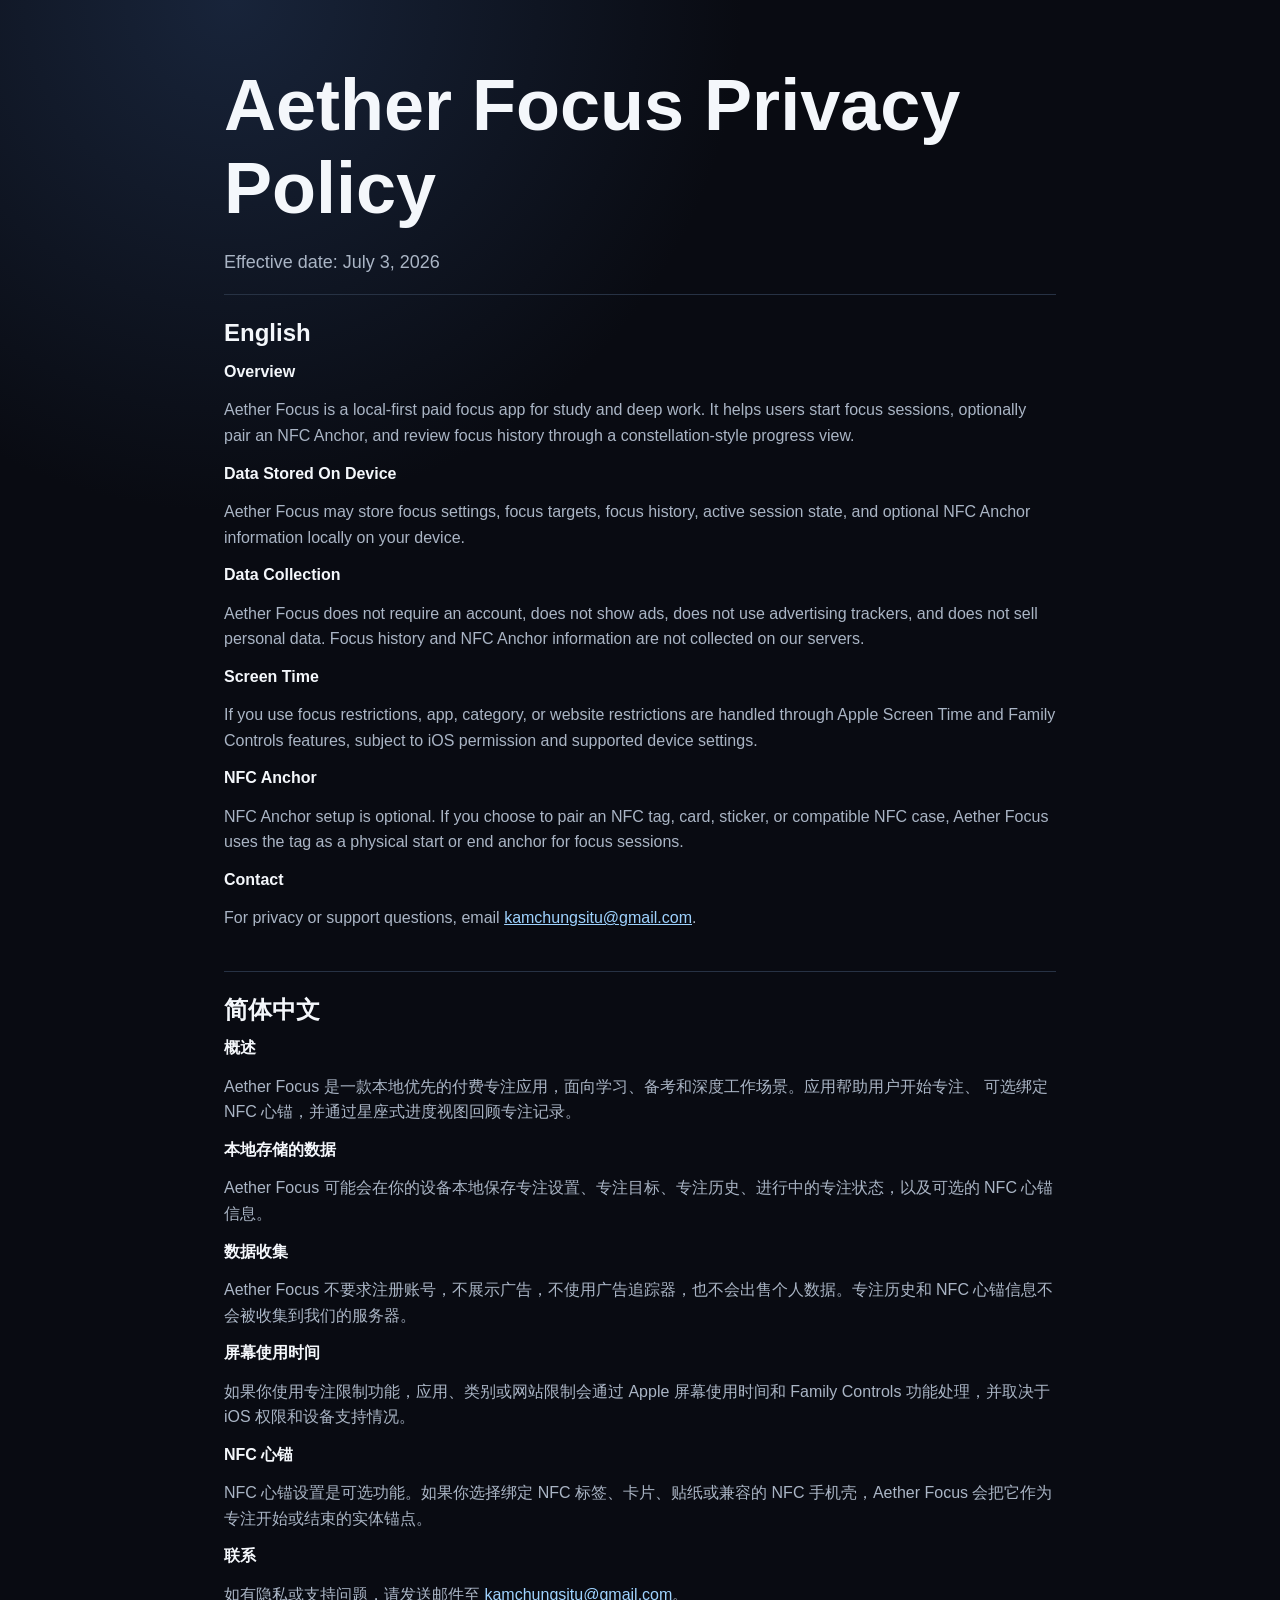
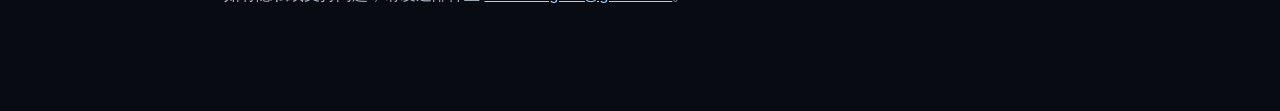
==== privacy.html @ 2ab1a330 "Add Aether Focus App Store pages" ====
<!doctype html>
<html lang="en">
  <head>
    <meta charset="utf-8">
    <meta name="viewport" content="width=device-width, initial-scale=1">
    <title>Aether Focus Privacy Policy</title>
    <style>
      :root {
        color-scheme: dark;
        --bg: #090b12;
        --text: #f4f7fb;
        --muted: #aab5c5;
        --line: #273244;
        --accent: #9fd3ff;
      }

      * {
        box-sizing: border-box;
      }

      body {
        margin: 0;
        background: radial-gradient(circle at 18% 0%, #18243a 0, transparent 32rem), var(--bg);
        color: var(--text);
        font-family: -apple-system, BlinkMacSystemFont, "Segoe UI", sans-serif;
        line-height: 1.6;
      }

      main {
        width: min(52rem, calc(100% - 2rem));
        margin: 0 auto;
        padding: 4rem 0;
      }

      section {
        border-top: 1px solid var(--line);
        padding: 1.5rem 0;
      }

      h1,
      h2,
      h3 {
        line-height: 1.15;
      }

      h1 {
        margin: 0 0 1rem;
        font-size: clamp(2.25rem, 8vw, 4.5rem);
      }

      h2 {
        margin: 0 0 1rem;
        font-size: 1.5rem;
      }

      h3 {
        margin: 1rem 0 0.35rem;
        font-size: 1rem;
      }

      p,
      li {
        color: var(--muted);
      }

      a {
        color: var(--accent);
      }

      .lead {
        max-width: 42rem;
        font-size: 1.125rem;
      }
    </style>
  </head>
  <body>
    <main>
      <h1>Aether Focus Privacy Policy</h1>
      <p class="lead">Effective date: July 3, 2026</p>

      <section>
        <h2>English</h2>

        <h3>Overview</h3>
        <p>
          Aether Focus is a local-first paid focus app for study and deep work. It helps users
          start focus sessions, optionally pair an NFC Anchor, and review focus history through a
          constellation-style progress view.
        </p>

        <h3>Data Stored On Device</h3>
        <p>
          Aether Focus may store focus settings, focus targets, focus history, active session
          state, and optional NFC Anchor information locally on your device.
        </p>

        <h3>Data Collection</h3>
        <p>
          Aether Focus does not require an account, does not show ads, does not use advertising
          trackers, and does not sell personal data. Focus history and NFC Anchor information are
          not collected on our servers.
        </p>

        <h3>Screen Time</h3>
        <p>
          If you use focus restrictions, app, category, or website restrictions are handled through
          Apple Screen Time and Family Controls features, subject to iOS permission and supported
          device settings.
        </p>

        <h3>NFC Anchor</h3>
        <p>
          NFC Anchor setup is optional. If you choose to pair an NFC tag, card, sticker, or
          compatible NFC case, Aether Focus uses the tag as a physical start or end anchor for
          focus sessions.
        </p>

        <h3>Contact</h3>
        <p>
          For privacy or support questions, email
          <a href="mailto:kamchungsitu@gmail.com">kamchungsitu@gmail.com</a>.
        </p>
      </section>

      <section lang="zh-Hans">
        <h2>简体中文</h2>

        <h3>概述</h3>
        <p>
          Aether Focus 是一款本地优先的付费专注应用，面向学习、备考和深度工作场景。应用帮助用户开始专注、
          可选绑定 NFC 心锚，并通过星座式进度视图回顾专注记录。
        </p>

        <h3>本地存储的数据</h3>
        <p>
          Aether Focus 可能会在你的设备本地保存专注设置、专注目标、专注历史、进行中的专注状态，以及可选的 NFC
          心锚信息。
        </p>

        <h3>数据收集</h3>
        <p>
          Aether Focus 不要求注册账号，不展示广告，不使用广告追踪器，也不会出售个人数据。专注历史和 NFC
          心锚信息不会被收集到我们的服务器。
        </p>

        <h3>屏幕使用时间</h3>
        <p>
          如果你使用专注限制功能，应用、类别或网站限制会通过 Apple 屏幕使用时间和 Family Controls
          功能处理，并取决于 iOS 权限和设备支持情况。
        </p>

        <h3>NFC 心锚</h3>
        <p>
          NFC 心锚设置是可选功能。如果你选择绑定 NFC 标签、卡片、贴纸或兼容的 NFC 手机壳，Aether Focus
          会把它作为专注开始或结束的实体锚点。
        </p>

        <h3>联系</h3>
        <p>
          如有隐私或支持问题，请发送邮件至
          <a href="mailto:kamchungsitu@gmail.com">kamchungsitu@gmail.com</a>。
        </p>
      </section>
    </main>
  </body>
</html>
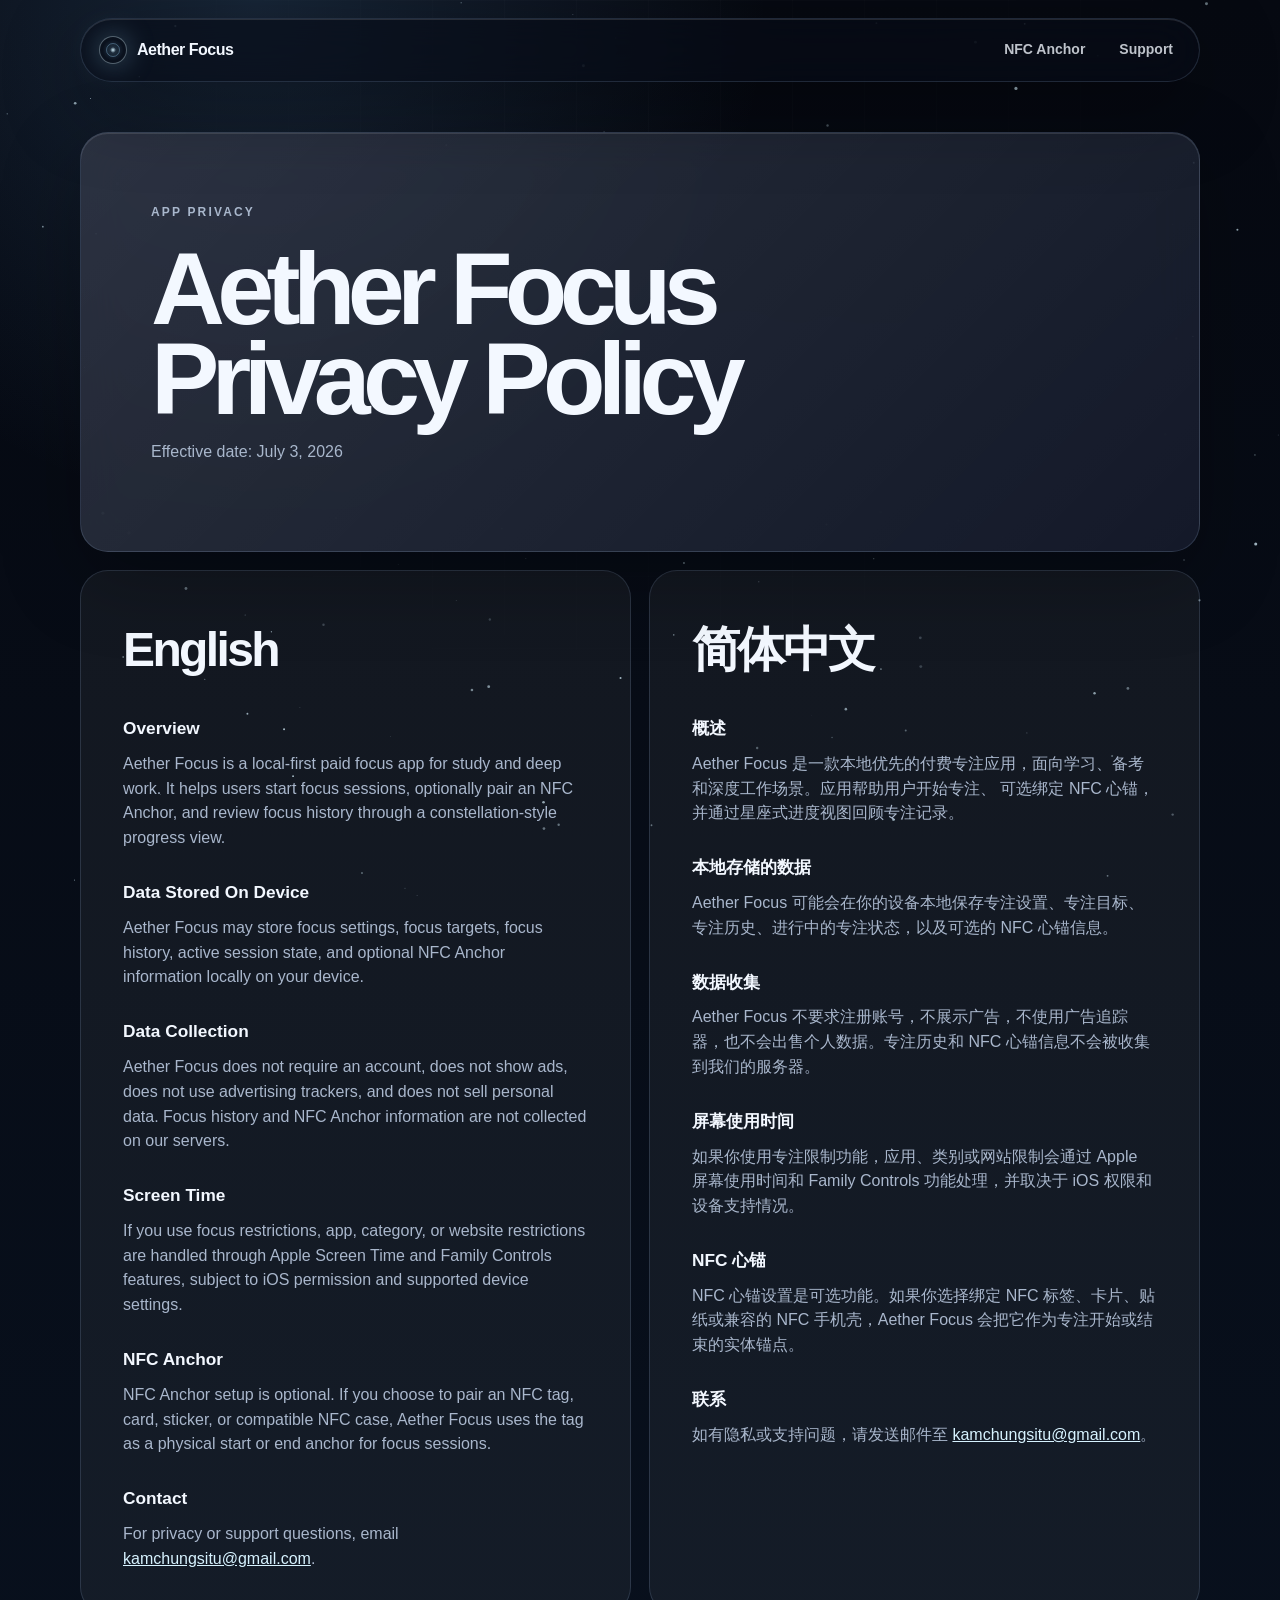
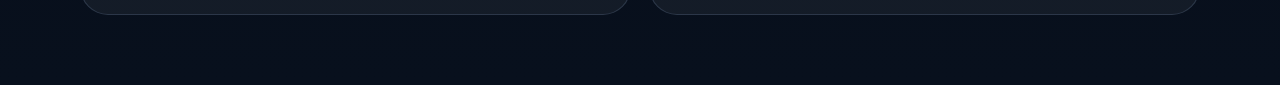
==== commit 8f94842c: "Upgrade Aether Focus App Store pages" ====
--- a/privacy.html
+++ b/privacy.html
@@ -3,163 +3,115 @@
   <head>
     <meta charset="utf-8">
     <meta name="viewport" content="width=device-width, initial-scale=1">
+    <meta name="description" content="Privacy Policy for Aether Focus.">
     <title>Aether Focus Privacy Policy</title>
-    <style>
-      :root {
-        color-scheme: dark;
-        --bg: #090b12;
-        --text: #f4f7fb;
-        --muted: #aab5c5;
-        --line: #273244;
-        --accent: #9fd3ff;
-      }
+    <link rel="stylesheet" href="styles.css">
+    <script src="stars.js" defer></script>
+  </head>
+  <body class="legal-page">
+    <canvas class="star-canvas" data-starfield aria-hidden="true"></canvas>
+    <nav class="site-nav" aria-label="Main navigation">
+      <a class="brand" href="index.html" aria-label="Aether Focus home">
+        <span class="brand-mark" aria-hidden="true"></span>
+        <span>Aether Focus</span>
+      </a>
+      <div class="nav-links">
+        <a href="index.html#anchor">NFC Anchor</a>
+        <a href="support.html">Support</a>
+      </div>
+    </nav>
 
-      * {
-        box-sizing: border-box;
-      }
-
-      body {
-        margin: 0;
-        background: radial-gradient(circle at 18% 0%, #18243a 0, transparent 32rem), var(--bg);
-        color: var(--text);
-        font-family: -apple-system, BlinkMacSystemFont, "Segoe UI", sans-serif;
-        line-height: 1.6;
-      }
-
-      main {
-        width: min(52rem, calc(100% - 2rem));
-        margin: 0 auto;
-        padding: 4rem 0;
-      }
-
-      section {
-        border-top: 1px solid var(--line);
-        padding: 1.5rem 0;
-      }
-
-      h1,
-      h2,
-      h3 {
-        line-height: 1.15;
-      }
-
-      h1 {
-        margin: 0 0 1rem;
-        font-size: clamp(2.25rem, 8vw, 4.5rem);
-      }
-
-      h2 {
-        margin: 0 0 1rem;
-        font-size: 1.5rem;
-      }
-
-      h3 {
-        margin: 1rem 0 0.35rem;
-        font-size: 1rem;
-      }
-
-      p,
-      li {
-        color: var(--muted);
-      }
-
-      a {
-        color: var(--accent);
-      }
-
-      .lead {
-        max-width: 42rem;
-        font-size: 1.125rem;
-      }
-    </style>
-  </head>
-  <body>
-    <main>
-      <h1>Aether Focus Privacy Policy</h1>
-      <p class="lead">Effective date: July 3, 2026</p>
-
-      <section>
-        <h2>English</h2>
-
-        <h3>Overview</h3>
-        <p>
-          Aether Focus is a local-first paid focus app for study and deep work. It helps users
-          start focus sessions, optionally pair an NFC Anchor, and review focus history through a
-          constellation-style progress view.
-        </p>
-
-        <h3>Data Stored On Device</h3>
-        <p>
-          Aether Focus may store focus settings, focus targets, focus history, active session
-          state, and optional NFC Anchor information locally on your device.
-        </p>
-
-        <h3>Data Collection</h3>
-        <p>
-          Aether Focus does not require an account, does not show ads, does not use advertising
-          trackers, and does not sell personal data. Focus history and NFC Anchor information are
-          not collected on our servers.
-        </p>
-
-        <h3>Screen Time</h3>
-        <p>
-          If you use focus restrictions, app, category, or website restrictions are handled through
-          Apple Screen Time and Family Controls features, subject to iOS permission and supported
-          device settings.
-        </p>
-
-        <h3>NFC Anchor</h3>
-        <p>
-          NFC Anchor setup is optional. If you choose to pair an NFC tag, card, sticker, or
-          compatible NFC case, Aether Focus uses the tag as a physical start or end anchor for
-          focus sessions.
-        </p>
-
-        <h3>Contact</h3>
-        <p>
-          For privacy or support questions, email
-          <a href="mailto:kamchungsitu@gmail.com">kamchungsitu@gmail.com</a>.
-        </p>
+    <main class="legal-shell">
+      <section class="legal-hero glass-panel">
+        <p class="kicker">App privacy</p>
+        <h1>Aether Focus Privacy Policy</h1>
+        <p>Effective date: July 3, 2026</p>
       </section>
 
-      <section lang="zh-Hans">
-        <h2>简体中文</h2>
+      <section class="legal-grid">
+        <article class="legal-card">
+          <h2>English</h2>
 
-        <h3>概述</h3>
-        <p>
-          Aether Focus 是一款本地优先的付费专注应用，面向学习、备考和深度工作场景。应用帮助用户开始专注、
-          可选绑定 NFC 心锚，并通过星座式进度视图回顾专注记录。
-        </p>
+          <h3>Overview</h3>
+          <p>
+            Aether Focus is a local-first paid focus app for study and deep work. It helps users
+            start focus sessions, optionally pair an NFC Anchor, and review focus history through a
+            constellation-style progress view.
+          </p>
 
-        <h3>本地存储的数据</h3>
-        <p>
-          Aether Focus 可能会在你的设备本地保存专注设置、专注目标、专注历史、进行中的专注状态，以及可选的 NFC
-          心锚信息。
-        </p>
+          <h3>Data Stored On Device</h3>
+          <p>
+            Aether Focus may store focus settings, focus targets, focus history, active session
+            state, and optional NFC Anchor information locally on your device.
+          </p>
 
-        <h3>数据收集</h3>
-        <p>
-          Aether Focus 不要求注册账号，不展示广告，不使用广告追踪器，也不会出售个人数据。专注历史和 NFC
-          心锚信息不会被收集到我们的服务器。
-        </p>
+          <h3>Data Collection</h3>
+          <p>
+            Aether Focus does not require an account, does not show ads, does not use advertising
+            trackers, and does not sell personal data. Focus history and NFC Anchor information are
+            not collected on our servers.
+          </p>
 
-        <h3>屏幕使用时间</h3>
-        <p>
-          如果你使用专注限制功能，应用、类别或网站限制会通过 Apple 屏幕使用时间和 Family Controls
-          功能处理，并取决于 iOS 权限和设备支持情况。
-        </p>
+          <h3>Screen Time</h3>
+          <p>
+            If you use focus restrictions, app, category, or website restrictions are handled
+            through Apple Screen Time and Family Controls features, subject to iOS permission and
+            supported device settings.
+          </p>
 
-        <h3>NFC 心锚</h3>
-        <p>
-          NFC 心锚设置是可选功能。如果你选择绑定 NFC 标签、卡片、贴纸或兼容的 NFC 手机壳，Aether Focus
-          会把它作为专注开始或结束的实体锚点。
-        </p>
+          <h3>NFC Anchor</h3>
+          <p>
+            NFC Anchor setup is optional. If you choose to pair an NFC tag, card, sticker, or
+            compatible NFC case, Aether Focus uses the tag as a physical start or end anchor for
+            focus sessions.
+          </p>
 
-        <h3>联系</h3>
-        <p>
-          如有隐私或支持问题，请发送邮件至
-          <a href="mailto:kamchungsitu@gmail.com">kamchungsitu@gmail.com</a>。
-        </p>
+          <h3>Contact</h3>
+          <p>
+            For privacy or support questions, email
+            <a href="mailto:kamchungsitu@gmail.com">kamchungsitu@gmail.com</a>.
+          </p>
+        </article>
+
+        <article class="legal-card" lang="zh-Hans">
+          <h2>简体中文</h2>
+
+          <h3>概述</h3>
+          <p>
+            Aether Focus 是一款本地优先的付费专注应用，面向学习、备考和深度工作场景。应用帮助用户开始专注、
+            可选绑定 NFC 心锚，并通过星座式进度视图回顾专注记录。
+          </p>
+
+          <h3>本地存储的数据</h3>
+          <p>
+            Aether Focus 可能会在你的设备本地保存专注设置、专注目标、专注历史、进行中的专注状态，以及可选的
+            NFC 心锚信息。
+          </p>
+
+          <h3>数据收集</h3>
+          <p>
+            Aether Focus 不要求注册账号，不展示广告，不使用广告追踪器，也不会出售个人数据。专注历史和 NFC
+            心锚信息不会被收集到我们的服务器。
+          </p>
+
+          <h3>屏幕使用时间</h3>
+          <p>
+            如果你使用专注限制功能，应用、类别或网站限制会通过 Apple 屏幕使用时间和 Family Controls
+            功能处理，并取决于 iOS 权限和设备支持情况。
+          </p>
+
+          <h3>NFC 心锚</h3>
+          <p>
+            NFC 心锚设置是可选功能。如果你选择绑定 NFC 标签、卡片、贴纸或兼容的 NFC 手机壳，Aether Focus
+            会把它作为专注开始或结束的实体锚点。
+          </p>
+
+          <h3>联系</h3>
+          <p>
+            如有隐私或支持问题，请发送邮件至
+            <a href="mailto:kamchungsitu@gmail.com">kamchungsitu@gmail.com</a>。
+          </p>
+        </article>
       </section>
     </main>
   </body>
--- a/styles.css
+++ b/styles.css
@@ -0,0 +1,711 @@
+:root {
+  color-scheme: dark;
+  --bg: #060911;
+  --bg-2: #0b1020;
+  --surface: rgba(14, 22, 39, 0.72);
+  --surface-strong: rgba(17, 27, 48, 0.88);
+  --text: #f3f8ff;
+  --muted: #a9b7cc;
+  --line: rgba(170, 199, 238, 0.16);
+  --accent: #9bd9ff;
+  --accent-2: #d7f3ff;
+  --radius: 28px;
+}
+
+* {
+  box-sizing: border-box;
+}
+
+html {
+  scroll-behavior: smooth;
+}
+
+body {
+  min-height: 100dvh;
+  margin: 0;
+  background:
+    radial-gradient(circle at 12% 4%, rgba(84, 137, 189, 0.24), transparent 34rem),
+    radial-gradient(circle at 92% 14%, rgba(169, 216, 255, 0.12), transparent 28rem),
+    linear-gradient(180deg, #060911 0%, #08101d 46%, #04060b 100%);
+  color: var(--text);
+  font-family: ui-sans-serif, -apple-system, BlinkMacSystemFont, "SF Pro Display", "Segoe UI", sans-serif;
+  line-height: 1.55;
+  overflow-x: hidden;
+}
+
+body::before {
+  position: fixed;
+  inset: 0;
+  z-index: 1;
+  pointer-events: none;
+  content: "";
+  background:
+    linear-gradient(rgba(255, 255, 255, 0.025) 1px, transparent 1px),
+    linear-gradient(90deg, rgba(255, 255, 255, 0.018) 1px, transparent 1px);
+  background-size: 72px 72px;
+  mask-image: radial-gradient(circle at 50% 18%, black, transparent 72%);
+}
+
+a {
+  color: inherit;
+}
+
+.star-canvas {
+  position: fixed;
+  inset: 0;
+  z-index: 0;
+  width: 100%;
+  height: 100%;
+  pointer-events: none;
+}
+
+.site-nav {
+  position: fixed;
+  top: 18px;
+  left: 50%;
+  z-index: 20;
+  display: flex;
+  width: min(1120px, calc(100% - 32px));
+  min-height: 64px;
+  align-items: center;
+  justify-content: space-between;
+  padding: 10px 12px 10px 18px;
+  border: 1px solid var(--line);
+  border-radius: 999px;
+  background: rgba(7, 12, 22, 0.64);
+  box-shadow: inset 0 1px 0 rgba(255, 255, 255, 0.12), 0 24px 80px rgba(0, 0, 0, 0.34);
+  transform: translateX(-50%);
+  backdrop-filter: blur(24px);
+  -webkit-backdrop-filter: blur(24px);
+}
+
+.brand {
+  display: inline-flex;
+  align-items: center;
+  gap: 10px;
+  text-decoration: none;
+  font-weight: 650;
+  letter-spacing: -0.03em;
+}
+
+.brand-mark {
+  position: relative;
+  width: 28px;
+  height: 28px;
+  border: 1px solid rgba(215, 243, 255, 0.36);
+  border-radius: 999px;
+  background:
+    radial-gradient(circle at 50% 50%, rgba(215, 243, 255, 0.96), transparent 16%),
+    radial-gradient(circle at 50% 50%, rgba(155, 217, 255, 0.2), transparent 58%);
+  box-shadow: 0 0 28px rgba(155, 217, 255, 0.34);
+}
+
+.brand-mark::after {
+  position: absolute;
+  inset: 6px;
+  border: 1px solid rgba(155, 217, 255, 0.34);
+  border-radius: inherit;
+  content: "";
+}
+
+.nav-links {
+  display: flex;
+  align-items: center;
+  gap: 6px;
+}
+
+.nav-links a {
+  display: inline-flex;
+  align-items: center;
+  min-height: 42px;
+  padding: 0 14px;
+  border-radius: 999px;
+  color: rgba(243, 248, 255, 0.78);
+  font-size: 14px;
+  font-weight: 560;
+  text-decoration: none;
+  transition: transform 180ms ease, color 180ms ease, background 180ms ease;
+}
+
+.nav-links a:hover {
+  background: rgba(255, 255, 255, 0.08);
+  color: var(--text);
+  transform: translateY(-1px);
+}
+
+.nav-links .nav-cta {
+  background: rgba(215, 243, 255, 0.92);
+  color: #06101d;
+}
+
+.hero {
+  position: relative;
+  z-index: 2;
+  display: grid;
+  min-height: 100dvh;
+  place-items: center;
+  overflow: hidden;
+  padding: 120px 24px 48px;
+}
+
+.hero-base,
+.hero-reveal,
+.hero-scrim {
+  position: absolute;
+  inset: 0;
+}
+
+.hero-base {
+  z-index: 1;
+  background:
+    linear-gradient(90deg, rgba(6, 9, 17, 0.16), rgba(6, 9, 17, 0.74)),
+    url("assets/aether-dashboard.jpg") center / cover no-repeat;
+  filter: saturate(0.82) brightness(0.72);
+  animation: heroZoom 2s cubic-bezier(0.16, 1, 0.3, 1) forwards;
+}
+
+.hero-reveal {
+  z-index: 2;
+  background:
+    radial-gradient(circle at 50% 50%, rgba(215, 243, 255, 0.18), transparent 34%),
+    url("assets/aether-space-contact-sheet.jpg") center / cover no-repeat;
+  opacity: 0.9;
+  -webkit-mask-image: radial-gradient(circle 260px at var(--spot-x, -40%) var(--spot-y, -40%), #000 0 36%, rgba(0, 0, 0, 0.72) 54%, transparent 74%);
+  mask-image: radial-gradient(circle 260px at var(--spot-x, -40%) var(--spot-y, -40%), #000 0 36%, rgba(0, 0, 0, 0.72) 54%, transparent 74%);
+}
+
+.hero-scrim {
+  z-index: 3;
+  background:
+    radial-gradient(circle at 18% 52%, rgba(6, 9, 17, 0.18), rgba(6, 9, 17, 0.82) 56%),
+    linear-gradient(180deg, rgba(6, 9, 17, 0.2), rgba(6, 9, 17, 0.88));
+}
+
+.hero-content {
+  position: relative;
+  z-index: 4;
+  width: min(1080px, 100%);
+}
+
+.kicker {
+  margin: 0 0 22px;
+  color: var(--accent);
+  font-size: 12px;
+  font-weight: 700;
+  letter-spacing: 0.18em;
+  text-transform: uppercase;
+}
+
+.hero h1,
+.legal-hero h1 {
+  max-width: 780px;
+  margin: 0;
+  font-size: clamp(4.2rem, 11vw, 9.5rem);
+  font-weight: 720;
+  letter-spacing: -0.075em;
+  line-height: 0.88;
+  text-wrap: balance;
+  animation: heroReveal 1.1s 0.16s cubic-bezier(0.16, 1, 0.3, 1) both;
+}
+
+.hero-copy {
+  max-width: 560px;
+  margin: 28px 0 0;
+  color: rgba(243, 248, 255, 0.78);
+  font-size: clamp(1.08rem, 2vw, 1.32rem);
+  animation: fadeUp 0.9s 0.36s cubic-bezier(0.16, 1, 0.3, 1) both;
+}
+
+.hero-actions,
+.review-links {
+  display: flex;
+  flex-wrap: wrap;
+  gap: 12px;
+  margin-top: 34px;
+  animation: fadeUp 0.9s 0.52s cubic-bezier(0.16, 1, 0.3, 1) both;
+}
+
+.button {
+  display: inline-flex;
+  min-height: 48px;
+  align-items: center;
+  justify-content: center;
+  padding: 0 22px;
+  border: 1px solid var(--line);
+  border-radius: 999px;
+  font-weight: 700;
+  text-decoration: none;
+  transition: transform 180ms ease, box-shadow 180ms ease, background 180ms ease;
+}
+
+.button:hover {
+  transform: translateY(-2px);
+}
+
+.button:active {
+  transform: scale(0.98);
+}
+
+.button.primary {
+  border-color: rgba(215, 243, 255, 0.74);
+  background: var(--accent-2);
+  color: #06101d;
+  box-shadow: 0 18px 52px rgba(155, 217, 255, 0.22);
+}
+
+.button.secondary {
+  background: rgba(255, 255, 255, 0.06);
+  color: var(--text);
+}
+
+.glass-panel {
+  border: 1px solid var(--line);
+  border-radius: var(--radius);
+  background: linear-gradient(135deg, rgba(255, 255, 255, 0.12), rgba(255, 255, 255, 0.035)), var(--surface);
+  box-shadow: inset 0 1px 0 rgba(255, 255, 255, 0.12), 0 26px 80px rgba(0, 0, 0, 0.26);
+  backdrop-filter: blur(22px);
+  -webkit-backdrop-filter: blur(22px);
+}
+
+.hero-panel {
+  position: absolute;
+  right: max(28px, calc((100vw - 1120px) / 2));
+  bottom: 42px;
+  z-index: 5;
+  width: min(320px, calc(100% - 48px));
+  padding: 22px;
+  animation: fadeUp 0.9s 0.72s cubic-bezier(0.16, 1, 0.3, 1) both;
+}
+
+.panel-label {
+  display: block;
+  margin-bottom: 10px;
+  color: var(--accent);
+  font-size: 12px;
+  font-weight: 700;
+  letter-spacing: 0.16em;
+  text-transform: uppercase;
+}
+
+.hero-panel strong {
+  display: block;
+  font-size: 1.34rem;
+  letter-spacing: -0.03em;
+}
+
+.hero-panel p,
+.section p,
+.legal-card p,
+.legal-hero p,
+.site-footer {
+  color: var(--muted);
+}
+
+.section {
+  position: relative;
+  z-index: 2;
+  width: min(1120px, calc(100% - 32px));
+  margin: 0 auto;
+  padding: 110px 0;
+}
+
+.split {
+  display: grid;
+  grid-template-columns: minmax(0, 0.9fr) minmax(0, 1.1fr);
+  gap: 72px;
+  align-items: start;
+}
+
+.section h2 {
+  max-width: 680px;
+  margin: 0;
+  font-size: clamp(2.4rem, 6vw, 5.8rem);
+  font-weight: 710;
+  letter-spacing: -0.065em;
+  line-height: 0.96;
+  text-wrap: balance;
+}
+
+.ritual-list {
+  display: grid;
+  gap: 14px;
+}
+
+.ritual-list article,
+.capability-grid article,
+.legal-card {
+  border: 1px solid var(--line);
+  border-radius: var(--radius);
+  background: rgba(255, 255, 255, 0.045);
+}
+
+.ritual-list article {
+  display: grid;
+  grid-template-columns: 110px 1fr;
+  gap: 28px;
+  padding: 24px;
+}
+
+.ritual-list span {
+  color: var(--accent-2);
+  font-size: 1.4rem;
+  font-weight: 720;
+  letter-spacing: -0.04em;
+}
+
+.ritual-list p,
+.capability-grid p {
+  margin: 0;
+}
+
+.feature-band {
+  width: min(1220px, calc(100% - 32px));
+}
+
+.orbital-card {
+  position: relative;
+  display: grid;
+  min-height: 560px;
+  grid-template-columns: minmax(280px, 0.86fr) minmax(0, 1fr);
+  gap: 64px;
+  align-items: center;
+  overflow: hidden;
+  padding: clamp(28px, 6vw, 72px);
+  border: 1px solid var(--line);
+  border-radius: calc(var(--radius) * 1.25);
+  background:
+    radial-gradient(circle at 24% 48%, rgba(155, 217, 255, 0.18), transparent 24rem),
+    linear-gradient(135deg, rgba(17, 27, 48, 0.9), rgba(6, 9, 17, 0.74));
+}
+
+.anchor-orbit {
+  position: relative;
+  aspect-ratio: 1;
+  border-radius: 999px;
+  background:
+    radial-gradient(circle, rgba(215, 243, 255, 0.96) 0 7%, transparent 8%),
+    radial-gradient(circle, rgba(155, 217, 255, 0.22), transparent 62%);
+  box-shadow: inset 0 0 80px rgba(155, 217, 255, 0.12), 0 0 90px rgba(155, 217, 255, 0.12);
+}
+
+.anchor-orbit span {
+  position: absolute;
+  inset: 10%;
+  border: 1px solid rgba(215, 243, 255, 0.2);
+  border-radius: 999px;
+  animation: spin 18s linear infinite;
+}
+
+.anchor-orbit span:nth-child(2) {
+  inset: 24%;
+  animation-duration: 12s;
+  animation-direction: reverse;
+}
+
+.anchor-orbit span:nth-child(3) {
+  inset: 38%;
+  animation-duration: 8s;
+}
+
+.anchor-orbit span::after {
+  position: absolute;
+  top: 12%;
+  left: 50%;
+  width: 8px;
+  height: 8px;
+  border-radius: 999px;
+  background: var(--accent-2);
+  box-shadow: 0 0 18px rgba(155, 217, 255, 0.7);
+  content: "";
+}
+
+.constellation {
+  display: grid;
+  grid-template-columns: minmax(0, 0.88fr) minmax(0, 1.12fr);
+  gap: 64px;
+  align-items: center;
+}
+
+.constellation-copy p {
+  max-width: 540px;
+  font-size: 1.08rem;
+}
+
+.constellation-map {
+  position: relative;
+  min-height: 460px;
+  overflow: hidden;
+  border: 1px solid var(--line);
+  border-radius: calc(var(--radius) * 1.25);
+  background:
+    radial-gradient(circle at 60% 40%, rgba(155, 217, 255, 0.18), transparent 18rem),
+    rgba(255, 255, 255, 0.035);
+}
+
+.constellation-map svg {
+  position: absolute;
+  inset: 8%;
+  width: 84%;
+  height: 84%;
+  fill: none;
+  stroke: rgba(215, 243, 255, 0.44);
+  stroke-dasharray: 680;
+  stroke-dashoffset: 680;
+  stroke-width: 1.3;
+  animation: drawLine 4s 0.4s cubic-bezier(0.16, 1, 0.3, 1) forwards;
+}
+
+.star {
+  position: absolute;
+  z-index: 2;
+  width: 10px;
+  height: 10px;
+  border-radius: 999px;
+  background: var(--accent-2);
+  box-shadow: 0 0 18px rgba(155, 217, 255, 0.78);
+  animation: pulse 3s ease-in-out infinite;
+}
+
+.s1 { left: 14%; top: 68%; }
+.s2 { left: 29%; top: 38%; animation-delay: 0.3s; }
+.s3 { left: 49%; top: 52%; animation-delay: 0.6s; }
+.s4 { left: 67%; top: 24%; animation-delay: 0.9s; }
+.s5 { left: 84%; top: 45%; animation-delay: 1.2s; }
+
+.capabilities {
+  display: grid;
+  grid-template-columns: minmax(0, 0.7fr) minmax(0, 1.3fr);
+  gap: 56px;
+  align-items: start;
+}
+
+.capability-lead p {
+  max-width: 400px;
+}
+
+.capability-grid {
+  display: grid;
+  grid-template-columns: repeat(2, minmax(0, 1fr));
+  gap: 14px;
+}
+
+.capability-grid article {
+  min-height: 210px;
+  padding: 24px;
+}
+
+.capability-grid article:nth-child(2),
+.capability-grid article:nth-child(3) {
+  background: radial-gradient(circle at 20% 0%, rgba(155, 217, 255, 0.13), transparent 16rem), rgba(255, 255, 255, 0.045);
+}
+
+.capability-grid h3,
+.legal-card h3 {
+  margin: 0 0 10px;
+  color: var(--text);
+  font-size: 1.08rem;
+}
+
+.review-strip {
+  display: flex;
+  align-items: center;
+  justify-content: space-between;
+  gap: 40px;
+  padding: 42px;
+  border: 1px solid var(--line);
+  border-radius: calc(var(--radius) * 1.2);
+  background: var(--surface-strong);
+}
+
+.review-strip h2 {
+  font-size: clamp(2rem, 4vw, 4rem);
+}
+
+.review-strip p {
+  max-width: 640px;
+}
+
+.site-footer {
+  position: relative;
+  z-index: 2;
+  display: flex;
+  width: min(1120px, calc(100% - 32px));
+  align-items: center;
+  justify-content: space-between;
+  gap: 24px;
+  margin: 0 auto;
+  padding: 36px 0 56px;
+  border-top: 1px solid var(--line);
+}
+
+.site-footer div {
+  display: flex;
+  gap: 18px;
+}
+
+.site-footer a {
+  color: var(--muted);
+  text-decoration: none;
+}
+
+.legal-page {
+  background:
+    radial-gradient(circle at 20% 0%, rgba(84, 137, 189, 0.22), transparent 32rem),
+    linear-gradient(180deg, #060911 0%, #08101d 100%);
+}
+
+.legal-shell {
+  position: relative;
+  z-index: 2;
+  width: min(1120px, calc(100% - 32px));
+  margin: 0 auto;
+  padding: 132px 0 70px;
+}
+
+.legal-hero {
+  padding: clamp(28px, 6vw, 70px);
+}
+
+.legal-hero h1 {
+  max-width: 920px;
+  font-size: clamp(3rem, 8vw, 7rem);
+}
+
+.legal-grid {
+  display: grid;
+  grid-template-columns: repeat(2, minmax(0, 1fr));
+  gap: 18px;
+  margin-top: 18px;
+}
+
+.legal-card {
+  padding: clamp(24px, 4vw, 42px);
+  background: rgba(255, 255, 255, 0.05);
+}
+
+.legal-card h2 {
+  margin: 0 0 24px;
+  font-size: clamp(1.8rem, 4vw, 3rem);
+  letter-spacing: -0.055em;
+}
+
+.legal-card h3 {
+  margin-top: 28px;
+}
+
+.legal-card p {
+  margin: 0;
+}
+
+.legal-card a {
+  color: var(--accent-2);
+}
+
+@keyframes heroReveal {
+  0% { opacity: 0; transform: translateY(28px); filter: blur(12px); }
+  100% { opacity: 1; transform: translateY(0); filter: blur(0); }
+}
+
+@keyframes fadeUp {
+  0% { opacity: 0; transform: translateY(20px); }
+  100% { opacity: 1; transform: translateY(0); }
+}
+
+@keyframes heroZoom {
+  0% { transform: scale(1.1); }
+  100% { transform: scale(1); }
+}
+
+@keyframes spin {
+  to { transform: rotate(360deg); }
+}
+
+@keyframes pulse {
+  50% { opacity: 0.46; transform: scale(1.35); }
+}
+
+@keyframes drawLine {
+  to { stroke-dashoffset: 0; }
+}
+
+@media (max-width: 860px) {
+  .site-nav {
+    top: 12px;
+    width: calc(100% - 20px);
+  }
+
+  .nav-links a:not(.nav-cta) {
+    display: none;
+  }
+
+  .hero {
+    justify-items: start;
+    padding: 108px 18px 320px;
+  }
+
+  .hero h1 {
+    font-size: clamp(3.6rem, 18vw, 6rem);
+  }
+
+  .hero-panel {
+    right: 18px;
+    bottom: 24px;
+    left: 18px;
+    width: auto;
+  }
+
+  .section {
+    width: min(100% - 28px, 680px);
+    padding: 72px 0;
+  }
+
+  .split,
+  .orbital-card,
+  .constellation,
+  .capabilities,
+  .legal-grid {
+    grid-template-columns: 1fr;
+  }
+
+  .orbital-card {
+    min-height: auto;
+  }
+
+  .anchor-orbit {
+    max-width: 360px;
+  }
+
+  .ritual-list article {
+    grid-template-columns: 1fr;
+    gap: 8px;
+  }
+
+  .capability-grid {
+    grid-template-columns: 1fr;
+  }
+
+  .review-strip,
+  .site-footer {
+    align-items: flex-start;
+    flex-direction: column;
+  }
+
+  .legal-shell {
+    padding-top: 112px;
+  }
+}
+
+@media (prefers-reduced-motion: reduce) {
+  html {
+    scroll-behavior: auto;
+  }
+
+  *,
+  *::before,
+  *::after {
+    animation-duration: 1ms !important;
+    animation-iteration-count: 1 !important;
+    scroll-behavior: auto !important;
+    transition-duration: 1ms !important;
+  }
+}
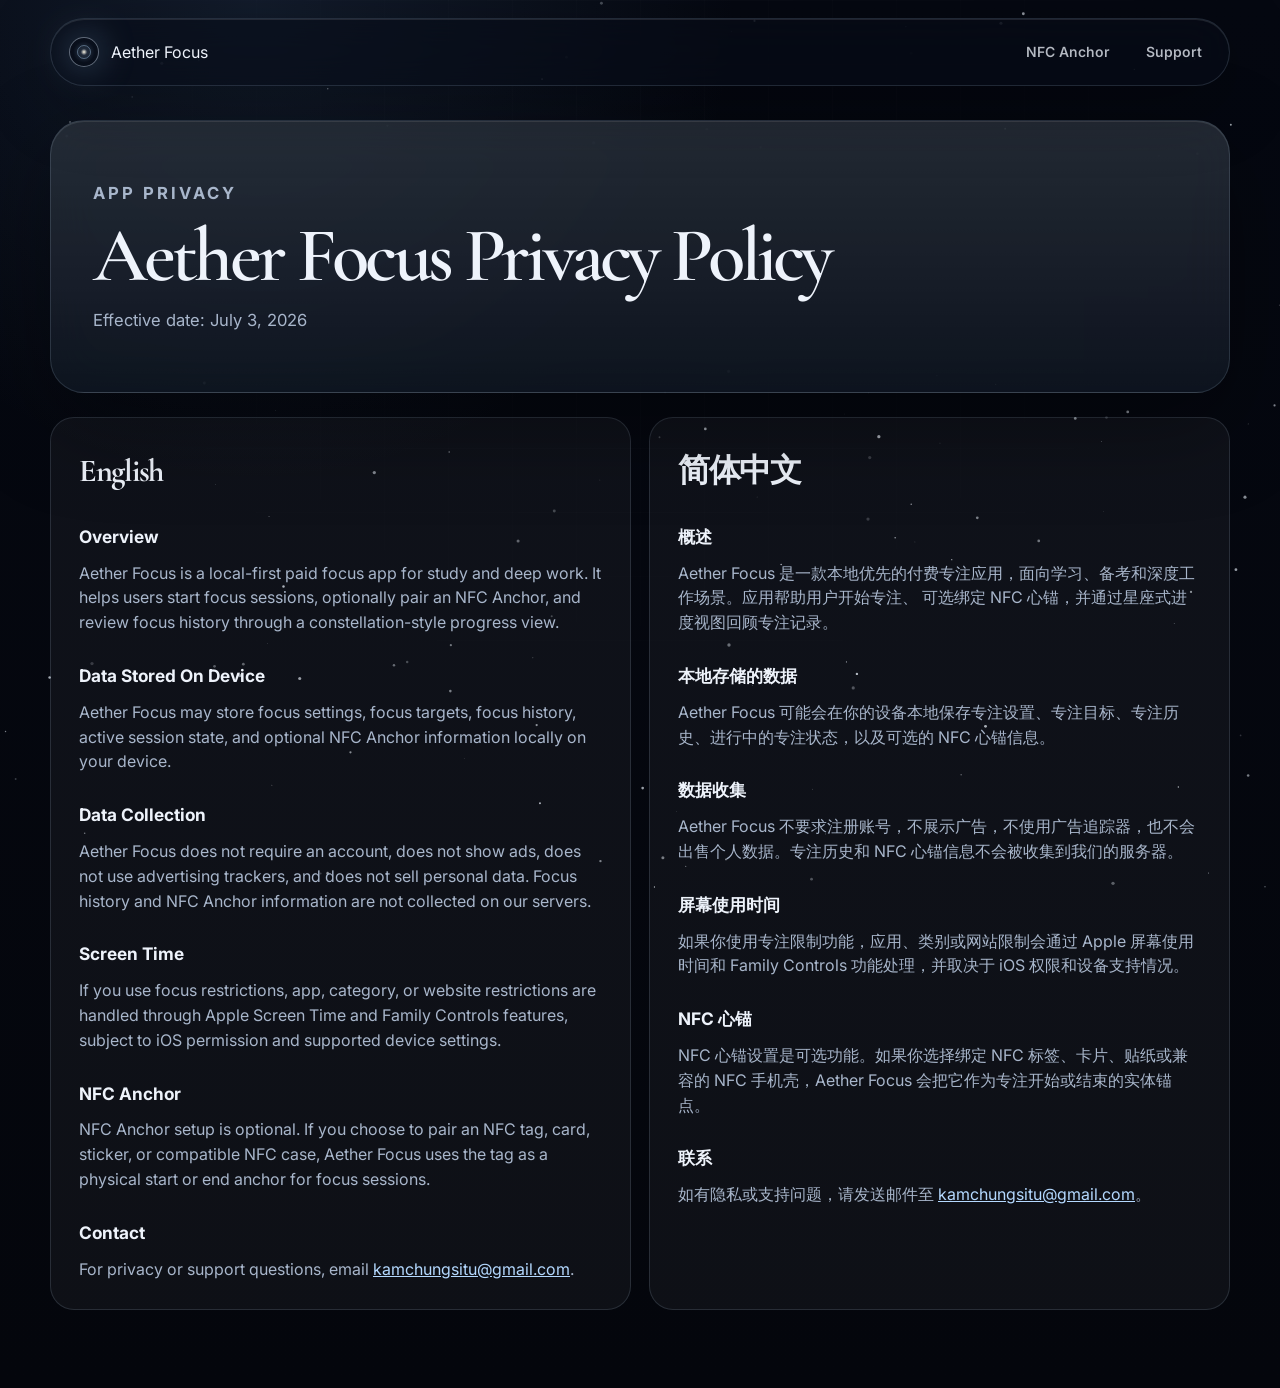
==== commit ac8a0247: "Refine Aether Focus pages with premium product UI" ====
--- a/privacy.html
+++ b/privacy.html
@@ -5,8 +5,8 @@
     <meta name="viewport" content="width=device-width, initial-scale=1">
     <meta name="description" content="Privacy Policy for Aether Focus.">
     <title>Aether Focus Privacy Policy</title>
-    <link rel="stylesheet" href="styles.css">
-    <script src="stars.js" defer></script>
+    <link rel="stylesheet" href="styles-v2.css">
+    <script src="stars-v2.js" defer></script>
   </head>
   <body class="legal-page">
     <canvas class="star-canvas" data-starfield aria-hidden="true"></canvas>
--- a/styles-v2.css
+++ b/styles-v2.css
@@ -0,0 +1,1034 @@
+@import url("https://fonts.googleapis.com/css2?family=Inter:wght@400;500;600;700;800&family=Cormorant+Garamond:wght@500;600;700&display=swap");
+
+:root {
+  color-scheme: dark;
+  --bg: #04070d;
+  --ink: #eef3fb;
+  --muted: #a8b6cb;
+  --line: rgba(197, 223, 255, 0.14);
+  --surface: rgba(11, 18, 31, 0.72);
+  --surface-strong: rgba(13, 22, 40, 0.9);
+  --accent: #b4d9ff;
+  --accent-warm: #f3e5c8;
+  --radius-lg: 34px;
+  --radius-md: 24px;
+  --shadow: 0 32px 90px rgba(0, 0, 0, 0.35);
+}
+
+* {
+  box-sizing: border-box;
+}
+
+html {
+  scroll-behavior: smooth;
+}
+
+body {
+  min-height: 100dvh;
+  margin: 0;
+  color: var(--ink);
+  font-family: "Inter", sans-serif;
+  line-height: 1.55;
+  overflow-x: hidden;
+  background:
+    radial-gradient(circle at 16% 0%, rgba(71, 107, 150, 0.22), transparent 28rem),
+    radial-gradient(circle at 82% 10%, rgba(191, 218, 255, 0.08), transparent 22rem),
+    linear-gradient(180deg, #050811 0%, #09111d 48%, #04060c 100%);
+}
+
+body::before {
+  position: fixed;
+  inset: 0;
+  z-index: 1;
+  pointer-events: none;
+  content: "";
+  background:
+    linear-gradient(rgba(255, 255, 255, 0.018) 1px, transparent 1px),
+    linear-gradient(90deg, rgba(255, 255, 255, 0.014) 1px, transparent 1px);
+  background-size: 64px 64px;
+  mask-image: radial-gradient(circle at 50% 18%, black, transparent 76%);
+}
+
+a {
+  color: inherit;
+}
+
+.star-canvas {
+  position: fixed;
+  inset: 0;
+  z-index: 0;
+  width: 100%;
+  height: 100%;
+  pointer-events: none;
+}
+
+.site-nav {
+  position: fixed;
+  top: 18px;
+  left: 50%;
+  z-index: 40;
+  display: flex;
+  width: min(1180px, calc(100% - 28px));
+  min-height: 68px;
+  align-items: center;
+  justify-content: space-between;
+  padding: 10px 12px 10px 18px;
+  border: 1px solid var(--line);
+  border-radius: 999px;
+  background: rgba(8, 13, 24, 0.6);
+  box-shadow: inset 0 1px 0 rgba(255, 255, 255, 0.1), 0 18px 70px rgba(0, 0, 0, 0.28);
+  transform: translateX(-50%);
+  backdrop-filter: blur(22px);
+  -webkit-backdrop-filter: blur(22px);
+}
+
+.brand {
+  display: inline-flex;
+  align-items: center;
+  gap: 12px;
+  text-decoration: none;
+}
+
+.brand-wordmark {
+  font-family: "Cormorant Garamond", serif;
+  font-size: 2rem;
+  font-weight: 600;
+  letter-spacing: -0.04em;
+}
+
+.brand-mark {
+  position: relative;
+  width: 30px;
+  height: 30px;
+  border: 1px solid rgba(219, 236, 255, 0.42);
+  border-radius: 999px;
+  background:
+    radial-gradient(circle at 50% 50%, rgba(255, 248, 231, 0.98), transparent 16%),
+    radial-gradient(circle at 50% 50%, rgba(178, 217, 255, 0.22), transparent 56%);
+  box-shadow: 0 0 36px rgba(169, 214, 255, 0.35);
+}
+
+.brand-mark::after {
+  position: absolute;
+  inset: 7px;
+  border: 1px solid rgba(180, 217, 255, 0.4);
+  border-radius: inherit;
+  content: "";
+}
+
+.nav-links {
+  display: flex;
+  align-items: center;
+  gap: 6px;
+}
+
+.nav-links a {
+  display: inline-flex;
+  min-height: 44px;
+  align-items: center;
+  padding: 0 15px;
+  border-radius: 999px;
+  color: rgba(238, 243, 251, 0.76);
+  font-size: 14px;
+  font-weight: 560;
+  text-decoration: none;
+  transition: transform 180ms ease, color 180ms ease, background 180ms ease;
+}
+
+.nav-links a:hover {
+  color: var(--ink);
+  background: rgba(255, 255, 255, 0.08);
+  transform: translateY(-1px);
+}
+
+.nav-links .nav-cta {
+  color: #07111d;
+  background: linear-gradient(180deg, #edf6ff 0%, #d8eafe 100%);
+}
+
+.hero {
+  position: relative;
+  z-index: 2;
+  display: grid;
+  min-height: 100dvh;
+  grid-template-columns: minmax(0, 1.02fr) minmax(0, 0.98fr);
+  gap: 42px;
+  align-items: center;
+  padding: 118px 34px 52px;
+  overflow: hidden;
+}
+
+.hero-base,
+.hero-reveal,
+.hero-scrim {
+  position: absolute;
+  inset: 0;
+}
+
+.hero-base {
+  z-index: 1;
+  background:
+    linear-gradient(90deg, rgba(4, 7, 13, 0.16), rgba(4, 7, 13, 0.78)),
+    url("assets/aether-dashboard.jpg") center / cover no-repeat;
+  filter: saturate(0.76) brightness(0.7);
+  animation: heroZoom 1.8s cubic-bezier(0.16, 1, 0.3, 1) forwards;
+}
+
+.hero-reveal {
+  z-index: 2;
+  background:
+    radial-gradient(circle at 50% 50%, rgba(217, 236, 255, 0.22), transparent 32%),
+    url("assets/aether-space-contact-sheet.jpg") center / cover no-repeat;
+  opacity: 0.95;
+  -webkit-mask-image: radial-gradient(circle 270px at var(--spot-x, -40%) var(--spot-y, -40%), #000 0 38%, rgba(0, 0, 0, 0.72) 58%, transparent 76%);
+  mask-image: radial-gradient(circle 270px at var(--spot-x, -40%) var(--spot-y, -40%), #000 0 38%, rgba(0, 0, 0, 0.72) 58%, transparent 76%);
+}
+
+.hero-scrim {
+  z-index: 3;
+  background:
+    radial-gradient(circle at 22% 42%, rgba(5, 8, 16, 0.12), rgba(5, 8, 16, 0.82) 56%),
+    linear-gradient(180deg, rgba(5, 8, 16, 0.16), rgba(5, 8, 16, 0.92));
+}
+
+.hero-copy-shell,
+.device-stage {
+  position: relative;
+  z-index: 4;
+}
+
+.hero-copy-shell {
+  width: min(620px, 100%);
+  padding-left: min(3vw, 30px);
+}
+
+.kicker,
+.eyebrow,
+.panel-label,
+.meta-label {
+  margin: 0;
+  color: var(--accent);
+  font-size: 12px;
+  font-weight: 700;
+  letter-spacing: 0.18em;
+  text-transform: uppercase;
+}
+
+.hero h1,
+.section h2,
+.legal-hero h1 {
+  margin: 0;
+  font-family: "Cormorant Garamond", serif;
+  font-weight: 600;
+  letter-spacing: -0.05em;
+  line-height: 0.9;
+}
+
+.hero h1 {
+  max-width: 720px;
+  margin-top: 18px;
+  font-size: clamp(4.3rem, 10.4vw, 8.8rem);
+  animation: heroReveal 1.08s 0.16s cubic-bezier(0.16, 1, 0.3, 1) both;
+}
+
+.hero h1 span {
+  display: block;
+  color: rgba(255, 243, 221, 0.96);
+}
+
+.hero-copy {
+  max-width: 560px;
+  margin: 22px 0 0;
+  color: rgba(238, 243, 251, 0.78);
+  font-size: clamp(1.02rem, 1.9vw, 1.22rem);
+  animation: fadeUp 0.9s 0.34s cubic-bezier(0.16, 1, 0.3, 1) both;
+}
+
+.hero-actions,
+.review-links {
+  display: flex;
+  flex-wrap: wrap;
+  gap: 12px;
+  margin-top: 30px;
+  animation: fadeUp 0.9s 0.5s cubic-bezier(0.16, 1, 0.3, 1) both;
+}
+
+.button {
+  display: inline-flex;
+  min-height: 50px;
+  align-items: center;
+  justify-content: center;
+  padding: 0 24px;
+  border: 1px solid var(--line);
+  border-radius: 999px;
+  font-size: 14px;
+  font-weight: 700;
+  text-decoration: none;
+  transition: transform 180ms ease, box-shadow 180ms ease, background 180ms ease, color 180ms ease;
+}
+
+.button:hover {
+  transform: translateY(-2px);
+}
+
+.button:active {
+  transform: scale(0.985);
+}
+
+.button.primary {
+  color: #09111d;
+  border-color: rgba(232, 241, 255, 0.75);
+  background: linear-gradient(180deg, #eef6ff 0%, #dbeafc 100%);
+  box-shadow: 0 16px 42px rgba(177, 214, 250, 0.26);
+}
+
+.button.secondary {
+  color: var(--ink);
+  background: rgba(255, 255, 255, 0.06);
+}
+
+.glass-panel {
+  border: 1px solid var(--line);
+  border-radius: var(--radius-lg);
+  background:
+    linear-gradient(180deg, rgba(255, 255, 255, 0.11), rgba(255, 255, 255, 0.02)),
+    var(--surface);
+  box-shadow: inset 0 1px 0 rgba(255, 255, 255, 0.1), var(--shadow);
+  backdrop-filter: blur(22px);
+  -webkit-backdrop-filter: blur(22px);
+}
+
+.device-stage {
+  display: grid;
+  grid-template-columns: minmax(0, 0.68fr) minmax(0, 0.98fr);
+  gap: 22px;
+  align-items: end;
+}
+
+.focus-object-card {
+  align-self: start;
+  min-height: 270px;
+  padding: 24px;
+  animation: fadeUp 0.95s 0.64s cubic-bezier(0.16, 1, 0.3, 1) both;
+}
+
+.focus-object-card strong,
+.screen-meta strong {
+  display: block;
+  margin-top: 8px;
+  font-size: 1.24rem;
+  letter-spacing: -0.03em;
+}
+
+.focus-object-card p,
+.screen-meta,
+.section p,
+.section li,
+.legal-card p,
+.legal-hero p,
+.site-footer {
+  color: var(--muted);
+}
+
+.anchor-chip {
+  position: relative;
+  aspect-ratio: 1;
+  width: 100%;
+  max-width: 190px;
+  margin-top: 24px;
+  border-radius: 999px;
+  background:
+    radial-gradient(circle at 50% 50%, rgba(244, 225, 194, 0.26), transparent 24%),
+    radial-gradient(circle at 50% 50%, rgba(170, 214, 255, 0.18), transparent 58%);
+}
+
+.anchor-chip span {
+  position: absolute;
+  inset: 8%;
+  border: 1px solid rgba(220, 234, 253, 0.18);
+  border-radius: 999px;
+}
+
+.anchor-chip span:nth-child(2) {
+  inset: 24%;
+}
+
+.anchor-chip span:nth-child(3) {
+  inset: 40%;
+}
+
+.phone-frame {
+  position: relative;
+  min-height: 720px;
+  padding: 18px;
+  border-radius: 42px;
+  animation: fadeUp 1.05s 0.76s cubic-bezier(0.16, 1, 0.3, 1) both;
+}
+
+.phone-frame::before {
+  position: absolute;
+  inset: 0;
+  border-radius: inherit;
+  box-shadow: inset 0 0 0 1px rgba(255, 255, 255, 0.12);
+  content: "";
+}
+
+.phone-camera {
+  position: absolute;
+  top: 16px;
+  left: 50%;
+  z-index: 2;
+  width: 132px;
+  height: 28px;
+  margin-left: -66px;
+  border-radius: 999px;
+  background: rgba(3, 6, 12, 0.92);
+}
+
+.phone-camera span {
+  position: absolute;
+  top: 8px;
+  right: 18px;
+  width: 12px;
+  height: 12px;
+  border-radius: 999px;
+  background: radial-gradient(circle at 50% 50%, rgba(192, 231, 255, 0.7), rgba(35, 67, 102, 0.32));
+}
+
+.phone-screen {
+  position: relative;
+  min-height: 684px;
+  overflow: hidden;
+  padding: 44px 26px 26px;
+  border-radius: 30px;
+  background:
+    linear-gradient(180deg, rgba(10, 16, 30, 0.56), rgba(8, 12, 22, 0.94)),
+    url("assets/aether-dashboard.jpg") center / cover no-repeat;
+}
+
+.phone-screen::after {
+  position: absolute;
+  inset: 0;
+  border-radius: inherit;
+  background:
+    linear-gradient(180deg, rgba(255, 255, 255, 0.14), transparent 22%),
+    linear-gradient(120deg, rgba(255, 255, 255, 0.08), transparent 38%);
+  content: "";
+  pointer-events: none;
+}
+
+.screen-header,
+.screen-meta {
+  position: relative;
+  z-index: 2;
+  display: flex;
+  justify-content: space-between;
+  gap: 16px;
+}
+
+.screen-pill,
+.screen-time {
+  display: inline-flex;
+  align-items: center;
+  min-height: 34px;
+  padding: 0 14px;
+  border: 1px solid rgba(230, 240, 255, 0.14);
+  border-radius: 999px;
+  background: rgba(7, 13, 24, 0.44);
+  backdrop-filter: blur(18px);
+  -webkit-backdrop-filter: blur(18px);
+}
+
+.screen-pill {
+  color: var(--accent);
+  font-size: 12px;
+  font-weight: 700;
+  letter-spacing: 0.16em;
+  text-transform: uppercase;
+}
+
+.screen-time {
+  font-size: 0.96rem;
+  font-weight: 700;
+}
+
+.screen-ring {
+  position: relative;
+  z-index: 2;
+  display: grid;
+  place-items: center;
+  width: min(100%, 340px);
+  aspect-ratio: 1;
+  margin: 68px auto 54px;
+  border-radius: 999px;
+  background: radial-gradient(circle at 50% 50%, rgba(5, 11, 19, 0.22), transparent 66%);
+}
+
+.screen-ring .ring-core {
+  width: 34%;
+  height: 34%;
+  border-radius: 999px;
+  background:
+    radial-gradient(circle at 50% 50%, rgba(255, 244, 225, 0.95), rgba(211, 231, 255, 0.3) 42%, transparent 62%),
+    rgba(10, 18, 31, 0.32);
+  box-shadow: 0 0 55px rgba(180, 220, 255, 0.25);
+}
+
+.orbit {
+  position: absolute;
+  border: 1px solid rgba(235, 241, 255, 0.18);
+  border-radius: 999px;
+}
+
+.orbit-a {
+  inset: 10%;
+  animation: spin 16s linear infinite;
+}
+
+.orbit-b {
+  inset: 24%;
+  animation: spin 10s linear infinite reverse;
+}
+
+.orbit::after {
+  position: absolute;
+  top: 10%;
+  left: 50%;
+  width: 10px;
+  height: 10px;
+  margin-left: -5px;
+  border-radius: 999px;
+  background: rgba(255, 243, 221, 0.98);
+  box-shadow: 0 0 20px rgba(255, 243, 221, 0.55);
+  content: "";
+}
+
+.screen-meta {
+  align-items: end;
+}
+
+.screen-meta div {
+  min-width: 0;
+}
+
+.screen-constellation {
+  position: relative;
+  z-index: 2;
+  min-height: 150px;
+  margin-top: 42px;
+  padding-top: 28px;
+  border-top: 1px solid rgba(230, 240, 255, 0.1);
+}
+
+.screen-constellation svg {
+  position: absolute;
+  inset: 16px 0 0;
+  width: 100%;
+  height: 120px;
+  fill: none;
+  stroke: rgba(214, 232, 255, 0.46);
+  stroke-width: 1.25;
+}
+
+.mini-star,
+.star {
+  position: absolute;
+  border-radius: 999px;
+  background: rgba(244, 248, 255, 0.98);
+  box-shadow: 0 0 18px rgba(174, 217, 255, 0.72);
+}
+
+.mini-star {
+  width: 7px;
+  height: 7px;
+}
+
+.m1 { top: 74px; left: 16px; }
+.m2 { top: 28px; left: 72px; }
+.m3 { top: 42px; left: 118px; }
+.m4 { top: 8px; right: 34px; }
+
+.section {
+  position: relative;
+  z-index: 2;
+  width: min(1180px, calc(100% - 34px));
+  margin: 0 auto;
+  padding: 112px 0;
+}
+
+.split {
+  display: grid;
+  grid-template-columns: minmax(0, 0.86fr) minmax(0, 1.14fr);
+  gap: 58px;
+  align-items: start;
+}
+
+.section-heading h2,
+.review-strip h2,
+.legal-hero h1 {
+  max-width: 760px;
+  margin-top: 14px;
+  font-size: clamp(2.9rem, 6vw, 5.6rem);
+}
+
+.section-heading p,
+.constellation-copy p {
+  max-width: 560px;
+  margin-top: 18px;
+  font-size: 1.05rem;
+}
+
+.intro-strip {
+  padding-top: 78px;
+}
+
+.ritual-list {
+  display: grid;
+  gap: 14px;
+}
+
+.ritual-list article,
+.capability-grid article,
+.legal-card {
+  border: 1px solid var(--line);
+  border-radius: var(--radius-md);
+  background: rgba(255, 255, 255, 0.04);
+}
+
+.ritual-list article {
+  display: grid;
+  grid-template-columns: 86px 1fr;
+  gap: 18px;
+  align-items: start;
+  padding: 24px;
+}
+
+.ritual-list span {
+  color: rgba(255, 243, 221, 0.96);
+  font-family: "Cormorant Garamond", serif;
+  font-size: 2rem;
+  font-weight: 600;
+  letter-spacing: -0.03em;
+}
+
+.ritual-list p,
+.capability-grid p,
+.review-strip p,
+.fact-list {
+  margin: 0;
+}
+
+.anchor-stage {
+  display: grid;
+  grid-template-columns: minmax(0, 0.94fr) minmax(0, 1.06fr);
+  gap: 44px;
+  align-items: center;
+  padding: 48px;
+}
+
+.anchor-stage-copy h2 {
+  margin-top: 12px;
+  font-size: clamp(2.6rem, 5.6vw, 5.1rem);
+}
+
+.fact-list {
+  margin-top: 22px;
+  padding-left: 18px;
+}
+
+.fact-list li + li {
+  margin-top: 10px;
+}
+
+.anchor-sculpture {
+  position: relative;
+  min-height: 420px;
+  overflow: hidden;
+  border-radius: calc(var(--radius-lg) + 8px);
+  background:
+    radial-gradient(circle at 50% 50%, rgba(192, 222, 255, 0.08), transparent 50%),
+    linear-gradient(180deg, rgba(255, 255, 255, 0.04), rgba(255, 255, 255, 0.01));
+}
+
+.anchor-disc,
+.anchor-pulse {
+  position: absolute;
+  left: 50%;
+  top: 50%;
+  border-radius: 999px;
+  transform: translate(-50%, -50%);
+}
+
+.anchor-disc-large {
+  width: 82%;
+  aspect-ratio: 1;
+  border: 1px solid rgba(225, 235, 249, 0.14);
+}
+
+.anchor-disc-mid {
+  width: 56%;
+  aspect-ratio: 1;
+  border: 1px solid rgba(225, 235, 249, 0.18);
+}
+
+.anchor-disc-small {
+  width: 22%;
+  aspect-ratio: 1;
+  background:
+    radial-gradient(circle at 50% 50%, rgba(248, 235, 205, 0.98), rgba(181, 219, 255, 0.28) 42%, transparent 74%);
+  box-shadow: 0 0 44px rgba(181, 219, 255, 0.24);
+}
+
+.anchor-pulse {
+  width: 82%;
+  aspect-ratio: 1;
+  border: 1px solid rgba(197, 223, 255, 0.08);
+  animation: breathe 4.2s ease-in-out infinite;
+}
+
+.constellation-section {
+  display: grid;
+  grid-template-columns: minmax(0, 0.84fr) minmax(0, 1.16fr);
+  gap: 44px;
+  align-items: center;
+}
+
+.constellation-stage {
+  position: relative;
+  min-height: 520px;
+  overflow: hidden;
+  padding: 32px;
+}
+
+.constellation-stage::before {
+  position: absolute;
+  inset: 0;
+  background:
+    radial-gradient(circle at 60% 42%, rgba(176, 217, 255, 0.14), transparent 22rem),
+    linear-gradient(180deg, rgba(255, 255, 255, 0.04), rgba(255, 255, 255, 0.01));
+  content: "";
+}
+
+.constellation-stage svg {
+  position: absolute;
+  inset: 8% 6%;
+  width: 88%;
+  height: 84%;
+  fill: none;
+  stroke: rgba(223, 235, 255, 0.44);
+  stroke-width: 1.2;
+  stroke-dasharray: 820;
+  stroke-dashoffset: 820;
+  animation: drawLine 2.1s cubic-bezier(0.16, 1, 0.3, 1) 0.3s forwards;
+}
+
+.star {
+  z-index: 2;
+  width: 11px;
+  height: 11px;
+  animation: pulse 4.2s ease-in-out infinite;
+}
+
+.s1 { top: 69%; left: 8%; }
+.s2 { top: 43%; left: 24%; animation-delay: 0.6s; }
+.s3 { top: 52%; left: 42%; animation-delay: 1.2s; }
+.s4 { top: 26%; left: 58%; animation-delay: 1.8s; }
+.s5 { top: 46%; left: 76%; animation-delay: 2.4s; }
+.s6 { top: 24%; left: 90%; animation-delay: 3s; }
+
+.capability-shell {
+  display: grid;
+  gap: 28px;
+}
+
+.capability-heading p {
+  max-width: 420px;
+}
+
+.capability-grid {
+  display: grid;
+  grid-template-columns: repeat(4, minmax(0, 1fr));
+  gap: 14px;
+}
+
+.capability-grid article {
+  min-height: 220px;
+  padding: 24px;
+  background:
+    radial-gradient(circle at 20% 0%, rgba(177, 214, 250, 0.12), transparent 16rem),
+    rgba(255, 255, 255, 0.04);
+}
+
+.capability-grid h3,
+.legal-card h3 {
+  margin: 0 0 10px;
+  font-size: 1.08rem;
+}
+
+.review-strip {
+  display: flex;
+  align-items: center;
+  justify-content: space-between;
+  gap: 42px;
+  padding: 42px;
+  border: 1px solid var(--line);
+  border-radius: calc(var(--radius-lg) + 2px);
+  background:
+    linear-gradient(180deg, rgba(255, 255, 255, 0.06), rgba(255, 255, 255, 0.02)),
+    var(--surface-strong);
+}
+
+.review-strip p {
+  max-width: 640px;
+}
+
+.site-footer {
+  position: relative;
+  z-index: 2;
+  display: flex;
+  width: min(1180px, calc(100% - 34px));
+  align-items: center;
+  justify-content: space-between;
+  gap: 22px;
+  margin: 0 auto;
+  padding: 36px 0 60px;
+  border-top: 1px solid var(--line);
+}
+
+.site-footer span {
+  font-family: "Cormorant Garamond", serif;
+  font-size: 1.6rem;
+}
+
+.site-footer div {
+  display: flex;
+  gap: 18px;
+}
+
+.site-footer a {
+  color: var(--muted);
+  text-decoration: none;
+}
+
+.legal-page {
+  background:
+    radial-gradient(circle at 20% 0%, rgba(71, 107, 150, 0.2), transparent 30rem),
+    linear-gradient(180deg, #050811 0%, #04060c 100%);
+}
+
+.legal-shell {
+  position: relative;
+  z-index: 2;
+  width: min(1180px, calc(100% - 34px));
+  margin: 0 auto;
+  padding: 120px 0 78px;
+}
+
+.legal-hero {
+  padding: 42px;
+}
+
+.legal-hero p {
+  max-width: 920px;
+  margin-top: 18px;
+  font-size: 1.04rem;
+}
+
+.legal-grid {
+  display: grid;
+  grid-template-columns: repeat(2, minmax(0, 1fr));
+  gap: 18px;
+  margin-top: 24px;
+}
+
+.legal-card {
+  padding: 28px;
+  background: rgba(255, 255, 255, 0.045);
+}
+
+.legal-card h2 {
+  margin: 0 0 18px;
+  font-family: "Cormorant Garamond", serif;
+  font-size: 2rem;
+  letter-spacing: -0.04em;
+}
+
+.legal-card h3 {
+  margin-top: 28px;
+}
+
+.legal-card p {
+  margin: 0;
+}
+
+.legal-card a {
+  color: var(--accent);
+}
+
+@keyframes heroReveal {
+  0% {
+    opacity: 0;
+    transform: translateY(28px);
+    filter: blur(12px);
+  }
+  100% {
+    opacity: 1;
+    transform: translateY(0);
+    filter: blur(0);
+  }
+}
+
+@keyframes fadeUp {
+  0% {
+    opacity: 0;
+    transform: translateY(20px);
+  }
+  100% {
+    opacity: 1;
+    transform: translateY(0);
+  }
+}
+
+@keyframes heroZoom {
+  0% {
+    transform: scale(1.08);
+  }
+  100% {
+    transform: scale(1);
+  }
+}
+
+@keyframes spin {
+  to {
+    transform: rotate(360deg);
+  }
+}
+
+@keyframes breathe {
+  50% {
+    transform: translate(-50%, -50%) scale(1.08);
+    opacity: 0.28;
+  }
+}
+
+@keyframes pulse {
+  50% {
+    opacity: 0.42;
+    transform: scale(1.32);
+  }
+}
+
+@keyframes drawLine {
+  to {
+    stroke-dashoffset: 0;
+  }
+}
+
+@media (max-width: 1080px) {
+  .hero,
+  .device-stage,
+  .split,
+  .anchor-stage,
+  .constellation-section,
+  .legal-grid {
+    grid-template-columns: 1fr;
+  }
+
+  .capability-grid {
+    grid-template-columns: repeat(2, minmax(0, 1fr));
+  }
+
+  .device-stage {
+    max-width: 760px;
+    margin: 0 auto;
+  }
+
+  .phone-frame {
+    min-height: 660px;
+  }
+}
+
+@media (max-width: 860px) {
+  .site-nav {
+    top: 12px;
+    width: calc(100% - 18px);
+  }
+
+  .nav-links a:not(.nav-cta) {
+    display: none;
+  }
+
+  .hero {
+    min-height: auto;
+    padding: 108px 18px 56px;
+  }
+
+  .hero-copy-shell {
+    padding-left: 0;
+  }
+
+  .hero h1 {
+    font-size: clamp(3.6rem, 18vw, 5.8rem);
+  }
+
+  .section,
+  .site-footer,
+  .legal-shell {
+    width: min(100% - 24px, 760px);
+  }
+
+  .section {
+    padding: 78px 0;
+  }
+
+  .phone-frame {
+    min-height: 620px;
+    padding: 14px;
+    border-radius: 34px;
+  }
+
+  .phone-screen {
+    min-height: 592px;
+    padding: 40px 20px 22px;
+  }
+
+  .screen-ring {
+    margin: 48px auto 40px;
+  }
+
+  .ritual-list article {
+    grid-template-columns: 1fr;
+    gap: 10px;
+  }
+
+  .capability-grid {
+    grid-template-columns: 1fr;
+  }
+
+  .review-strip,
+  .site-footer {
+    flex-direction: column;
+    align-items: flex-start;
+  }
+
+  .legal-hero,
+  .anchor-stage,
+  .review-strip {
+    padding: 28px;
+  }
+}
+
+@media (prefers-reduced-motion: reduce) {
+  html {
+    scroll-behavior: auto;
+  }
+
+  *,
+  *::before,
+  *::after {
+    animation-duration: 0.01ms !important;
+    animation-iteration-count: 1 !important;
+    transition-duration: 0.01ms !important;
+    scroll-behavior: auto !important;
+  }
+}
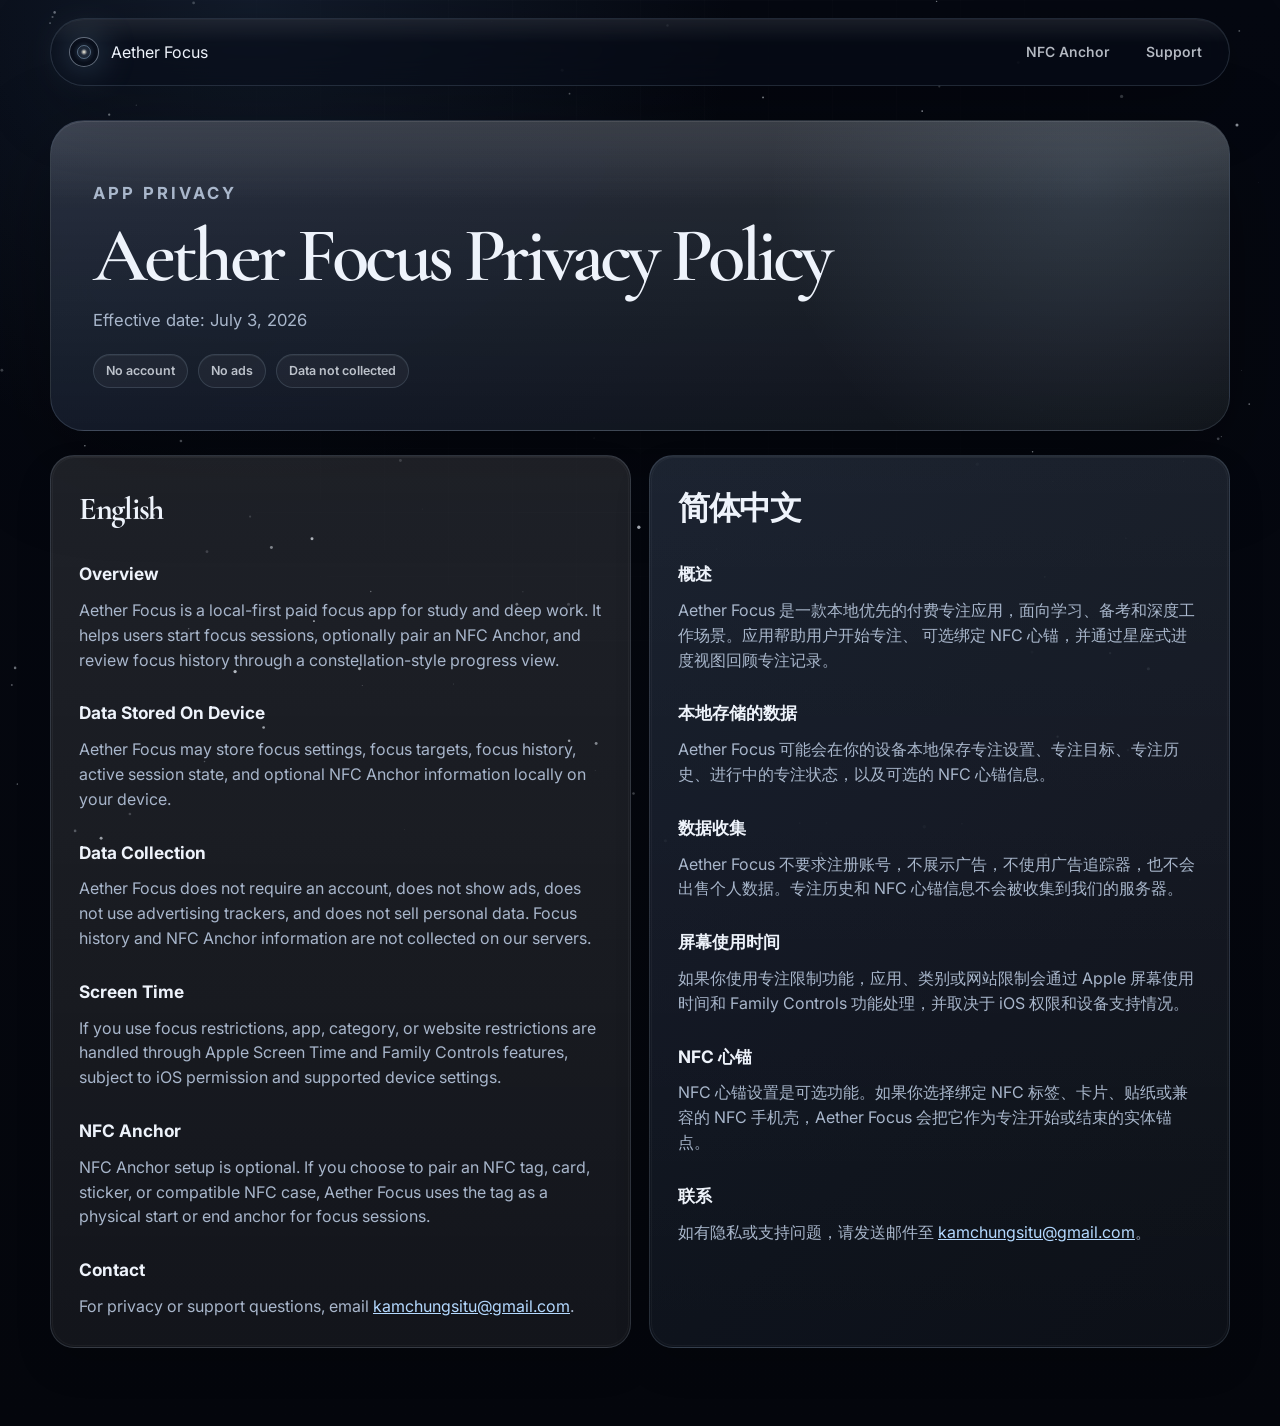
==== commit f5532147: "Make Aether Focus legal pages feel like product surfaces" ====
--- a/privacy.html
+++ b/privacy.html
@@ -26,6 +26,11 @@
         <p class="kicker">App privacy</p>
         <h1>Aether Focus Privacy Policy</h1>
         <p>Effective date: July 3, 2026</p>
+        <div class="legal-pills">
+          <span>No account</span>
+          <span>No ads</span>
+          <span>Data not collected</span>
+        </div>
       </section>
 
       <section class="legal-grid">
--- a/styles-v2.css
+++ b/styles-v2.css
@@ -82,6 +82,15 @@
   -webkit-backdrop-filter: blur(22px);
 }
 
+.site-nav::before {
+  position: absolute;
+  inset: 1px;
+  border-radius: inherit;
+  background: linear-gradient(180deg, rgba(255, 255, 255, 0.08), transparent 36%);
+  content: "";
+  pointer-events: none;
+}
+
 .brand {
   display: inline-flex;
   align-items: center;
@@ -120,6 +129,8 @@
   display: flex;
   align-items: center;
   gap: 6px;
+  position: relative;
+  z-index: 1;
 }
 
 .nav-links a {
@@ -132,18 +143,38 @@
   font-size: 14px;
   font-weight: 560;
   text-decoration: none;
-  transition: transform 180ms ease, color 180ms ease, background 180ms ease;
+  transition: transform 180ms ease, color 180ms ease, background 180ms ease, box-shadow 180ms ease;
 }
 
 .nav-links a:hover {
   color: var(--ink);
   background: rgba(255, 255, 255, 0.08);
   transform: translateY(-1px);
+  box-shadow: inset 0 1px 0 rgba(255, 255, 255, 0.08);
 }
 
 .nav-links .nav-cta {
   color: #07111d;
   background: linear-gradient(180deg, #edf6ff 0%, #d8eafe 100%);
+  box-shadow:
+    inset 0 1px 0 rgba(255, 255, 255, 0.65),
+    0 8px 18px rgba(190, 221, 251, 0.18);
+}
+
+.nav-status {
+  display: inline-flex;
+  align-items: center;
+  min-height: 36px;
+  padding: 0 12px;
+  margin-right: 8px;
+  border: 1px solid rgba(197, 223, 255, 0.12);
+  border-radius: 999px;
+  color: rgba(238, 243, 251, 0.6);
+  font-size: 11px;
+  font-weight: 700;
+  letter-spacing: 0.14em;
+  text-transform: uppercase;
+  background: rgba(255, 255, 255, 0.04);
 }
 
 .hero {
@@ -265,6 +296,7 @@
   font-weight: 700;
   text-decoration: none;
   transition: transform 180ms ease, box-shadow 180ms ease, background 180ms ease, color 180ms ease;
+  box-shadow: inset 0 1px 0 rgba(255, 255, 255, 0.06);
 }
 
 .button:hover {
@@ -272,7 +304,7 @@
 }
 
 .button:active {
-  transform: scale(0.985);
+  transform: translateY(1px) scale(0.985);
 }
 
 .button.primary {
@@ -285,6 +317,9 @@
 .button.secondary {
   color: var(--ink);
   background: rgba(255, 255, 255, 0.06);
+  box-shadow:
+    inset 0 1px 0 rgba(255, 255, 255, 0.08),
+    0 12px 24px rgba(0, 0, 0, 0.14);
 }
 
 .glass-panel {
@@ -298,6 +333,15 @@
   -webkit-backdrop-filter: blur(22px);
 }
 
+.glass-panel::before {
+  position: absolute;
+  inset: 0;
+  border-radius: inherit;
+  background: linear-gradient(180deg, rgba(255, 255, 255, 0.06), transparent 28%);
+  content: "";
+  pointer-events: none;
+}
+
 .device-stage {
   display: grid;
   grid-template-columns: minmax(0, 0.68fr) minmax(0, 0.98fr);
@@ -306,10 +350,14 @@
 }
 
 .focus-object-card {
+  position: relative;
   align-self: start;
   min-height: 270px;
   padding: 24px;
   animation: fadeUp 0.95s 0.64s cubic-bezier(0.16, 1, 0.3, 1) both;
+  background:
+    linear-gradient(180deg, rgba(255, 255, 255, 0.16), rgba(255, 255, 255, 0.03)),
+    linear-gradient(135deg, rgba(17, 29, 49, 0.92), rgba(8, 14, 23, 0.78));
 }
 
 .focus-object-card strong,
@@ -330,6 +378,23 @@
   color: var(--muted);
 }
 
+.material-note {
+  display: inline-flex;
+  align-items: center;
+  gap: 8px;
+  margin-top: 14px;
+  color: rgba(238, 243, 251, 0.72);
+  font-size: 0.82rem;
+}
+
+.material-dot {
+  width: 8px;
+  height: 8px;
+  border-radius: 999px;
+  background: linear-gradient(180deg, rgba(255, 243, 221, 0.98), rgba(180, 217, 255, 0.7));
+  box-shadow: 0 0 16px rgba(180, 217, 255, 0.36);
+}
+
 .anchor-chip {
   position: relative;
   aspect-ratio: 1;
@@ -340,6 +405,20 @@
   background:
     radial-gradient(circle at 50% 50%, rgba(244, 225, 194, 0.26), transparent 24%),
     radial-gradient(circle at 50% 50%, rgba(170, 214, 255, 0.18), transparent 58%);
+  box-shadow:
+    inset 0 1px 0 rgba(255, 255, 255, 0.14),
+    inset 0 -18px 40px rgba(0, 0, 0, 0.24),
+    0 18px 44px rgba(0, 0, 0, 0.24);
+}
+
+.anchor-chip-glow {
+  position: absolute;
+  inset: 12%;
+  border-radius: 999px;
+  background:
+    radial-gradient(circle at 34% 30%, rgba(255, 255, 255, 0.3), transparent 22%),
+    radial-gradient(circle at 50% 50%, rgba(255, 245, 226, 0.18), transparent 38%);
+  filter: blur(2px);
 }
 
 .anchor-chip span {
@@ -363,6 +442,9 @@
   padding: 18px;
   border-radius: 42px;
   animation: fadeUp 1.05s 0.76s cubic-bezier(0.16, 1, 0.3, 1) both;
+  background:
+    linear-gradient(180deg, rgba(255, 255, 255, 0.16), rgba(255, 255, 255, 0.02)),
+    linear-gradient(135deg, rgba(19, 29, 47, 0.96), rgba(5, 9, 16, 0.96));
 }
 
 .phone-frame::before {
@@ -371,6 +453,40 @@
   border-radius: inherit;
   box-shadow: inset 0 0 0 1px rgba(255, 255, 255, 0.12);
   content: "";
+}
+
+.phone-frame::after {
+  position: absolute;
+  inset: 2px;
+  border-radius: 40px;
+  border: 1px solid rgba(255, 255, 255, 0.06);
+  content: "";
+  pointer-events: none;
+}
+
+.phone-side-button {
+  position: absolute;
+  left: -3px;
+  z-index: 2;
+  width: 4px;
+  border-radius: 999px 0 0 999px;
+  background: linear-gradient(180deg, rgba(225, 236, 255, 0.42), rgba(48, 60, 78, 0.9));
+  box-shadow: 0 0 0 1px rgba(0, 0, 0, 0.22);
+}
+
+.phone-side-button-top {
+  top: 140px;
+  height: 56px;
+}
+
+.phone-side-button-mid {
+  top: 234px;
+  height: 92px;
+}
+
+.phone-side-button-low {
+  top: 346px;
+  height: 92px;
 }
 
 .phone-camera {
@@ -417,6 +533,17 @@
   pointer-events: none;
 }
 
+.screen-reflection {
+  position: absolute;
+  inset: -20% auto auto -16%;
+  width: 58%;
+  height: 110%;
+  transform: rotate(12deg);
+  background: linear-gradient(180deg, rgba(255, 255, 255, 0.16), rgba(255, 255, 255, 0.02) 38%, transparent 72%);
+  opacity: 0.62;
+  pointer-events: none;
+}
+
 .screen-header,
 .screen-meta {
   position: relative;
@@ -511,6 +638,12 @@
   min-width: 0;
 }
 
+.meta-copy {
+  margin: 8px 0 0;
+  color: rgba(238, 243, 251, 0.62);
+  font-size: 0.82rem;
+}
+
 .screen-constellation {
   position: relative;
   z-index: 2;
@@ -619,11 +752,15 @@
 }
 
 .anchor-stage {
+  position: relative;
   display: grid;
   grid-template-columns: minmax(0, 0.94fr) minmax(0, 1.06fr);
   gap: 44px;
   align-items: center;
   padding: 48px;
+  background:
+    linear-gradient(180deg, rgba(255, 255, 255, 0.1), rgba(255, 255, 255, 0.02)),
+    linear-gradient(135deg, rgba(14, 23, 40, 0.94), rgba(7, 11, 18, 0.92));
 }
 
 .anchor-stage-copy h2 {
@@ -638,6 +775,27 @@
 
 .fact-list li + li {
   margin-top: 10px;
+}
+
+.anchor-specs {
+  display: grid;
+  grid-template-columns: repeat(2, minmax(0, 1fr));
+  gap: 12px;
+  margin-top: 26px;
+}
+
+.anchor-specs div {
+  padding: 16px 18px;
+  border: 1px solid rgba(197, 223, 255, 0.12);
+  border-radius: 18px;
+  background: rgba(255, 255, 255, 0.04);
+}
+
+.anchor-specs strong {
+  display: block;
+  margin-top: 8px;
+  font-size: 0.98rem;
+  letter-spacing: -0.02em;
 }
 
 .anchor-sculpture {
@@ -686,6 +844,18 @@
   animation: breathe 4.2s ease-in-out infinite;
 }
 
+.anchor-core-shadow {
+  position: absolute;
+  left: 50%;
+  bottom: 48px;
+  width: 38%;
+  height: 36px;
+  transform: translateX(-50%);
+  border-radius: 999px;
+  background: radial-gradient(circle at 50% 50%, rgba(0, 0, 0, 0.42), transparent 72%);
+  filter: blur(8px);
+}
+
 .constellation-section {
   display: grid;
   grid-template-columns: minmax(0, 0.84fr) minmax(0, 1.16fr);
@@ -698,6 +868,9 @@
   min-height: 520px;
   overflow: hidden;
   padding: 32px;
+  background:
+    linear-gradient(180deg, rgba(255, 255, 255, 0.08), rgba(255, 255, 255, 0.02)),
+    linear-gradient(135deg, rgba(10, 18, 31, 0.94), rgba(6, 10, 18, 0.94));
 }
 
 .constellation-stage::before {
@@ -752,11 +925,24 @@
 }
 
 .capability-grid article {
+  position: relative;
   min-height: 220px;
   padding: 24px;
   background:
     radial-gradient(circle at 20% 0%, rgba(177, 214, 250, 0.12), transparent 16rem),
-    rgba(255, 255, 255, 0.04);
+    linear-gradient(180deg, rgba(255, 255, 255, 0.08), rgba(255, 255, 255, 0.03));
+  box-shadow:
+    inset 0 1px 0 rgba(255, 255, 255, 0.08),
+    0 18px 42px rgba(0, 0, 0, 0.16);
+}
+
+.capability-grid article::after {
+  position: absolute;
+  inset: 1px;
+  border-radius: calc(var(--radius-md) - 1px);
+  border: 1px solid rgba(255, 255, 255, 0.04);
+  content: "";
+  pointer-events: none;
 }
 
 .capability-grid h3,
@@ -765,7 +951,24 @@
   font-size: 1.08rem;
 }
 
+.card-chip {
+  display: inline-flex;
+  align-items: center;
+  min-height: 28px;
+  padding: 0 10px;
+  margin-bottom: 16px;
+  border: 1px solid rgba(197, 223, 255, 0.14);
+  border-radius: 999px;
+  color: rgba(238, 243, 251, 0.72);
+  font-size: 11px;
+  font-weight: 700;
+  letter-spacing: 0.12em;
+  text-transform: uppercase;
+  background: rgba(255, 255, 255, 0.04);
+}
+
 .review-strip {
+  position: relative;
   display: flex;
   align-items: center;
   justify-content: space-between;
@@ -774,12 +977,35 @@
   border: 1px solid var(--line);
   border-radius: calc(var(--radius-lg) + 2px);
   background:
-    linear-gradient(180deg, rgba(255, 255, 255, 0.06), rgba(255, 255, 255, 0.02)),
+    linear-gradient(180deg, rgba(255, 255, 255, 0.08), rgba(255, 255, 255, 0.02)),
     var(--surface-strong);
+  box-shadow:
+    inset 0 1px 0 rgba(255, 255, 255, 0.08),
+    0 24px 54px rgba(0, 0, 0, 0.18);
 }
 
 .review-strip p {
   max-width: 640px;
+}
+
+.trust-pills {
+  display: flex;
+  flex-wrap: wrap;
+  gap: 10px;
+  margin: 18px 0 20px;
+}
+
+.trust-pills span {
+  display: inline-flex;
+  align-items: center;
+  min-height: 32px;
+  padding: 0 12px;
+  border: 1px solid rgba(197, 223, 255, 0.14);
+  border-radius: 999px;
+  color: rgba(238, 243, 251, 0.72);
+  font-size: 0.78rem;
+  font-weight: 600;
+  background: rgba(255, 255, 255, 0.04);
 }
 
 .site-footer {
@@ -826,12 +1052,50 @@
 
 .legal-hero {
   padding: 42px;
+  position: relative;
+  overflow: hidden;
+  background:
+    linear-gradient(180deg, rgba(255, 255, 255, 0.12), rgba(255, 255, 255, 0.03)),
+    linear-gradient(135deg, rgba(13, 22, 39, 0.96), rgba(7, 11, 18, 0.94));
+}
+
+.legal-hero::after {
+  position: absolute;
+  inset: 0;
+  background:
+    radial-gradient(circle at 88% 18%, rgba(180, 217, 255, 0.12), transparent 20rem),
+    linear-gradient(180deg, rgba(255, 255, 255, 0.05), transparent 26%);
+  content: "";
+  pointer-events: none;
 }
 
 .legal-hero p {
   max-width: 920px;
   margin-top: 18px;
   font-size: 1.04rem;
+}
+
+.legal-pills {
+  position: relative;
+  z-index: 1;
+  display: flex;
+  flex-wrap: wrap;
+  gap: 10px;
+  margin-top: 20px;
+}
+
+.legal-pills span {
+  display: inline-flex;
+  align-items: center;
+  min-height: 34px;
+  padding: 0 12px;
+  border: 1px solid rgba(197, 223, 255, 0.14);
+  border-radius: 999px;
+  color: rgba(238, 243, 251, 0.76);
+  font-size: 0.78rem;
+  font-weight: 600;
+  background: rgba(255, 255, 255, 0.04);
+  box-shadow: inset 0 1px 0 rgba(255, 255, 255, 0.05);
 }
 
 .legal-grid {
@@ -842,8 +1106,23 @@
 }
 
 .legal-card {
+  position: relative;
   padding: 28px;
-  background: rgba(255, 255, 255, 0.045);
+  background:
+    linear-gradient(180deg, rgba(255, 255, 255, 0.08), rgba(255, 255, 255, 0.03)),
+    rgba(255, 255, 255, 0.03);
+  box-shadow:
+    inset 0 1px 0 rgba(255, 255, 255, 0.06),
+    0 18px 36px rgba(0, 0, 0, 0.14);
+}
+
+.legal-card::after {
+  position: absolute;
+  inset: 1px;
+  border-radius: calc(var(--radius-md) - 1px);
+  border: 1px solid rgba(255, 255, 255, 0.04);
+  content: "";
+  pointer-events: none;
 }
 
 .legal-card h2 {
@@ -863,6 +1142,12 @@
 
 .legal-card a {
   color: var(--accent);
+}
+
+.legal-card:nth-child(2) {
+  background:
+    linear-gradient(180deg, rgba(255, 255, 255, 0.07), rgba(255, 255, 255, 0.025)),
+    linear-gradient(135deg, rgba(12, 20, 35, 0.92), rgba(7, 11, 18, 0.88));
 }
 
 @keyframes heroReveal {
@@ -958,6 +1243,10 @@
     display: none;
   }
 
+  .nav-status {
+    display: none;
+  }
+
   .hero {
     min-height: auto;
     padding: 108px 18px 56px;
@@ -1002,6 +1291,10 @@
   }
 
   .capability-grid {
+    grid-template-columns: 1fr;
+  }
+
+  .anchor-specs {
     grid-template-columns: 1fr;
   }
 
